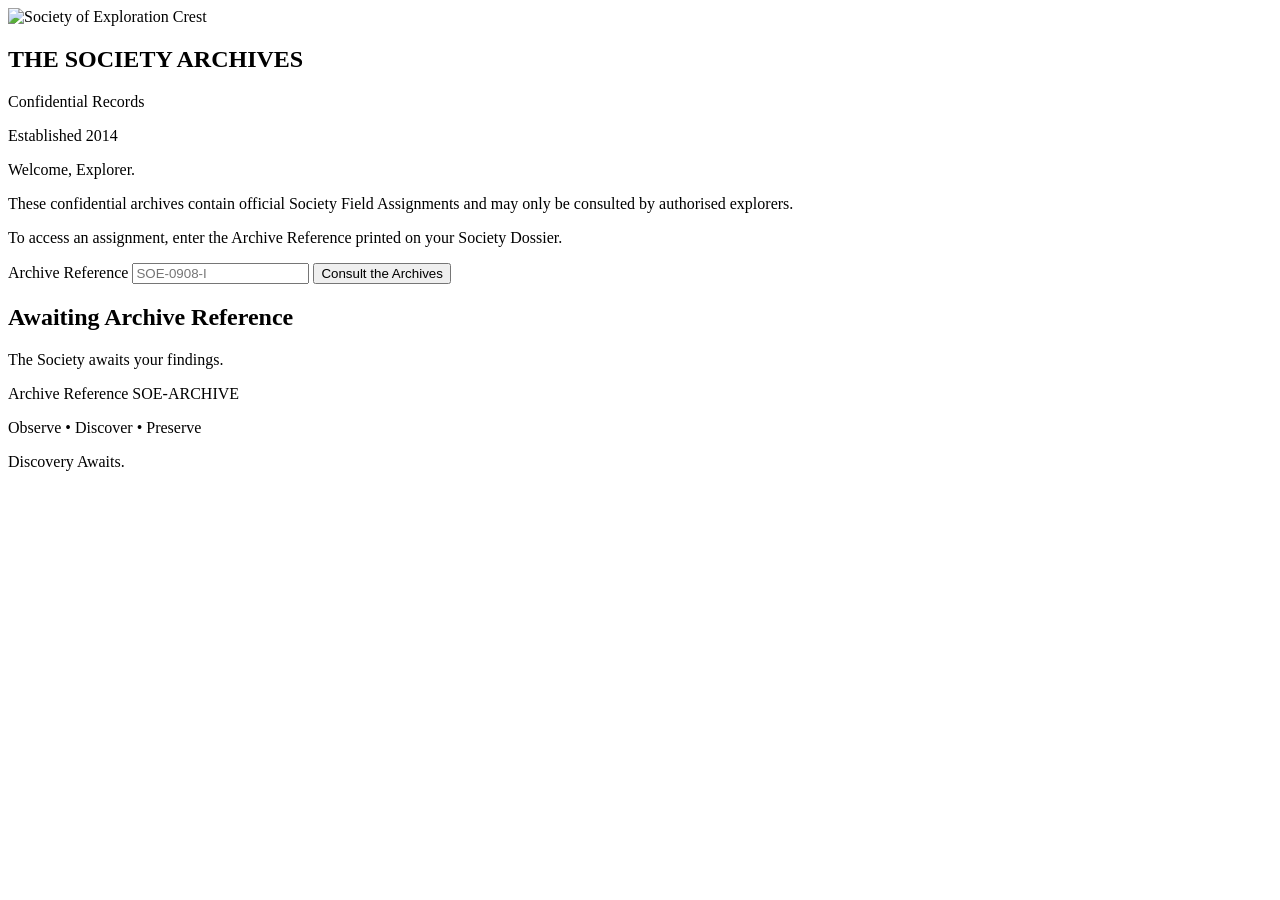
==== archive.html @ c01d7be0 "Create archive.html" ====
<!DOCTYPE html>
<html lang="en">

<head>

    <meta charset="UTF-8">
    <meta name="viewport" content="width=device-width, initial-scale=1.0">

    <title>Society Archive</title>

    <link rel="preconnect" href="https://fonts.googleapis.com">
    <link rel="preconnect" href="https://fonts.gstatic.com" crossorigin>

    <link href="https://fonts.googleapis.com/css2?family=Libre+Baskerville:wght@400;700&display=swap" rel="stylesheet">

    <link rel="stylesheet" href="assets/css/style.css">

    <script defer src="assets/js/script.js"></script>

</head>

<body>

<div class="background-overlay"></div>

<main class="landing-page">

<section class="hero">

<img
src="assets/images/society-crest.png"
alt="Society of Exploration Crest"
class="crest">

<h1>THE SOCIETY ARCHIVES</h1>

<p class="established">
Confidential Records
</p>

<p class="motto">
Established 2014
</p>

<div class="divider"></div>

<div class="welcome">

<p>
Welcome, Explorer.
</p>

<p>
These confidential archives contain official Society Field Assignments and may only be consulted by authorised explorers.
</p>

<p>
To access an assignment, enter the Archive Reference printed on your Society Dossier.
</p>

</div>

<div class="divider"></div>

<form id="archive-form">

<label for="archiveRef">

Archive Reference

</label>

<input
type="text"
id="archiveRef"
name="archiveRef"
placeholder="SOE-0908-I"
autocomplete="off">

<button
type="submit"
class="archive-button">

Consult the Archives

</button>

</form>

<div class="divider"></div>

<section id="archive-status">

<h2>

Awaiting Archive Reference

</h2>

<p>

The Society awaits your findings.

</p>

</section>

</section>

</main>

<footer>

<p>

Archive Reference

SOE-ARCHIVE

</p>

<p>

Observe • Discover • Preserve

</p>

<p class="footer-signoff">

Discovery Awaits.

</p>

</footer>

</body>

</html>
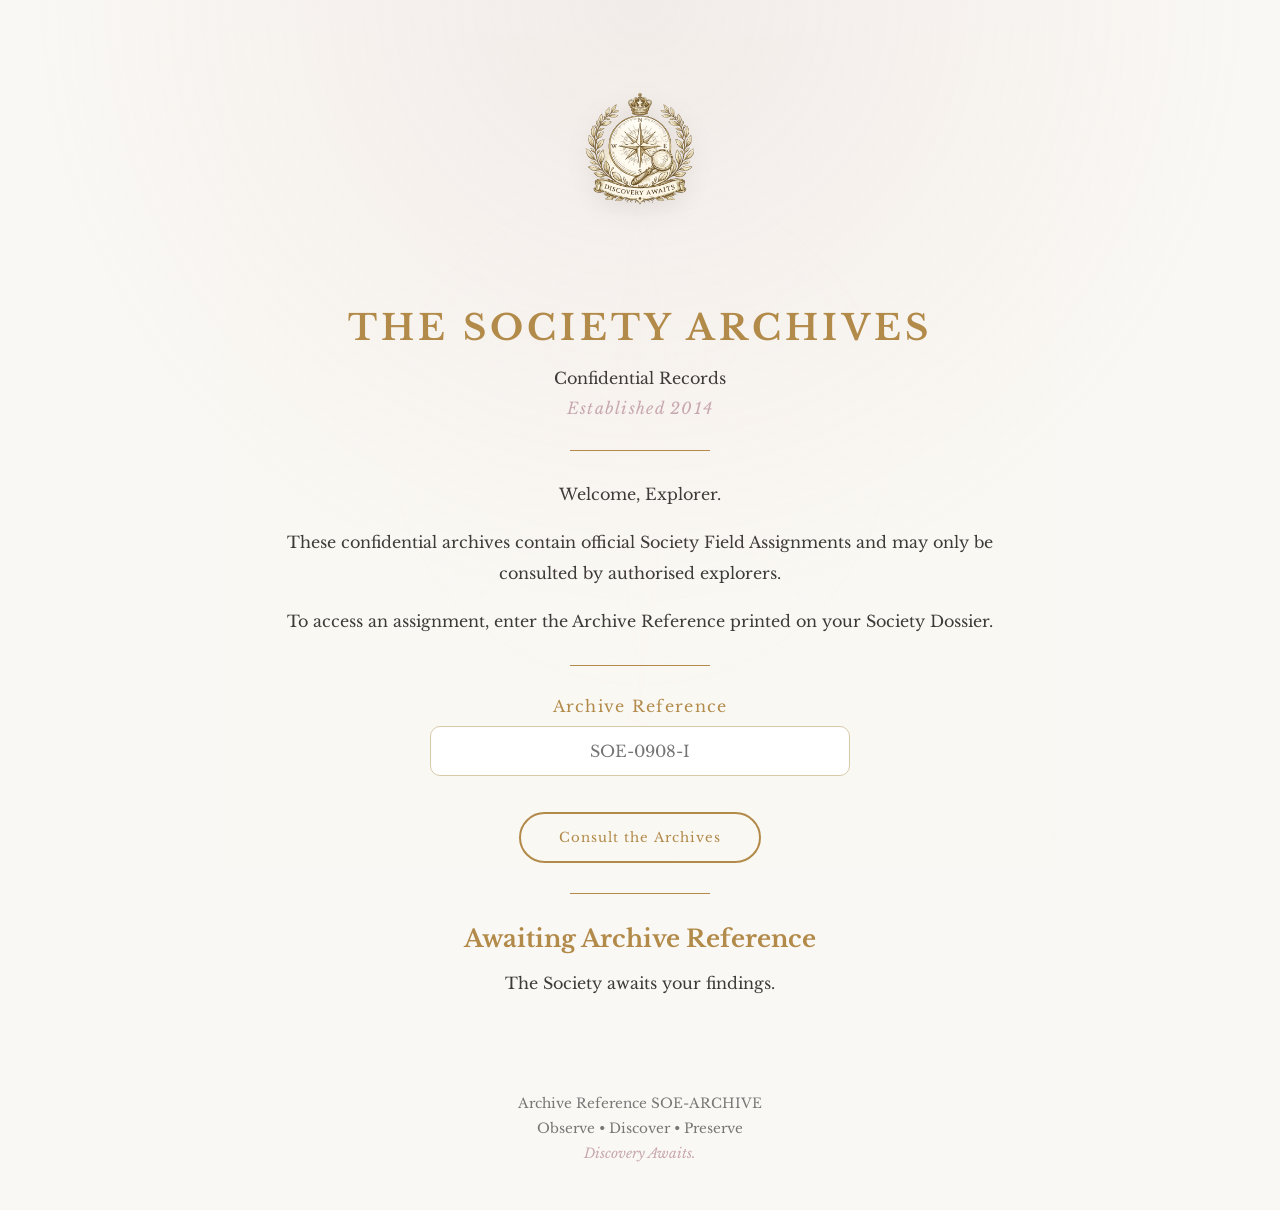
==== commit bfc12c9a: "Update archive.html" ====
--- a/archive.html
+++ b/archive.html
@@ -15,7 +15,7 @@
 
     <link rel="stylesheet" href="assets/css/style.css">
 
-    <script defer src="assets/js/script.js"></script>
+    <script defer src="assets/js/Script.js"></script>
 
 </head>
 
--- a/assets/css/style.css
+++ b/assets/css/style.css
@@ -0,0 +1,252 @@
+/* =====================================================
+   Society of Exploration
+   Website v1.0.0
+   style.css
+===================================================== */
+
+:root {
+    --ivory: #FAF8F4;
+    --gold: #B28A4A;
+    --blush: #C8A8AF;
+    --charcoal: #3D3A37;
+    --sage: #8A9B8C;
+    --border: #D9C9A8;
+}
+
+* {
+    margin: 0;
+    padding: 0;
+    box-sizing: border-box;
+}
+
+html {
+    scroll-behavior: smooth;
+}
+
+body {
+    font-family: "Libre Baskerville", serif;
+    background: var(--ivory);
+    color: var(--charcoal);
+    min-height: 100vh;
+    display: flex;
+    flex-direction: column;
+    position: relative;
+    overflow-x: hidden;
+}
+
+/* Background */
+
+.background-overlay {
+    position: fixed;
+    inset: 0;
+    background: radial-gradient(
+        circle at top,
+        rgba(200,168,175,.15),
+        transparent 55%
+    );
+    z-index: -2;
+}
+
+body::before {
+    content: "";
+    position: fixed;
+    inset: 0;
+    background-image: url("../images/compass-watermark.PNG");
+    background-repeat: no-repeat;
+    background-position: center;
+    background-size: 65%;
+    opacity: .04;
+    z-index: -1;
+    pointer-events: none;
+}
+
+/* Layout */
+
+.landing-page {
+    flex: 1;
+    display: flex;
+    justify-content: center;
+    align-items: center;
+    padding: 60px 24px;
+}
+
+.hero {
+    max-width: 720px;
+    text-align: center;
+    animation: fadeIn 1.2s ease;
+}
+
+.crest {
+    width: 140px;
+    max-width: 40vw;
+    margin-bottom: 32px;
+    filter: drop-shadow(0 6px 12px rgba(0,0,0,.08));
+}
+
+h1 {
+    color: var(--gold);
+    font-size: 2.2rem;
+    line-height: 1.25;
+    letter-spacing: .12em;
+    margin-bottom: 18px;
+}
+
+.established {
+    color: var(--charcoal);
+    font-size: 1rem;
+    margin-bottom: 10px;
+}
+
+.motto {
+    color: var(--blush);
+    font-style: italic;
+    letter-spacing: .08em;
+    margin-bottom: 32px;
+}
+
+.divider {
+    width: 140px;
+    height: 1px;
+    background: var(--gold);
+    margin: 28px auto;
+}
+
+.welcome p {
+    margin-bottom: 18px;
+    line-height: 1.9;
+    font-size: 1rem;
+}
+
+.signature {
+    color: var(--blush);
+    font-size: 1.1rem;
+}
+
+/* Button */
+
+.archive-button {
+    display: inline-block;
+    margin-top: 16px;
+    padding: 15px 38px;
+    border: 2px solid var(--gold);
+    border-radius: 999px;
+    color: var(--gold);
+    text-decoration: none;
+    letter-spacing: .08em;
+    transition: .3s ease;
+    background: transparent;
+    font-family: inherit;
+    cursor: pointer;
+}
+
+.archive-button:hover {
+    background: var(--gold);
+    color: white;
+    transform: translateY(-2px);
+    box-shadow: 0 10px 24px rgba(0,0,0,.12);
+}
+
+/* Form */
+
+form {
+    margin: 30px auto;
+    max-width: 420px;
+}
+
+label {
+    display: block;
+    margin-bottom: 10px;
+    color: var(--gold);
+    letter-spacing: .08em;
+}
+
+input[type="text"] {
+    width: 100%;
+    padding: 14px 18px;
+    border: 1px solid var(--border);
+    border-radius: 10px;
+    font-family: inherit;
+    font-size: 1rem;
+    text-align: center;
+    margin-bottom: 20px;
+}
+
+/* Archive Status */
+
+#archive-status {
+    margin-top: 30px;
+}
+
+#archive-status h2 {
+    color: var(--gold);
+    margin-bottom: 16px;
+}
+
+#archive-status p {
+    line-height: 1.8;
+}
+
+/* Footer */
+
+footer {
+    text-align: center;
+    padding: 30px 20px 40px;
+    font-size: .85rem;
+    color: #777;
+}
+
+footer p {
+    margin: 8px 0;
+}
+
+.footer-signoff {
+    color: var(--blush);
+    font-style: italic;
+}
+
+.hidden-message {
+    margin-top: 22px;
+    font-size: .72rem;
+    opacity: .55;
+    font-style: italic;
+}
+
+/* Animation */
+
+@keyframes fadeIn {
+
+    from {
+        opacity: 0;
+        transform: translateY(18px);
+    }
+
+    to {
+        opacity: 1;
+        transform: translateY(0);
+    }
+
+}
+
+/* Responsive */
+
+@media (max-width: 768px) {
+
+    h1 {
+        font-size: 1.6rem;
+    }
+
+    .crest {
+        width: 110px;
+    }
+
+    .welcome p {
+        font-size: .95rem;
+        line-height: 1.8;
+    }
+
+    .archive-button {
+        width: 100%;
+        max-width: 320px;
+    }
+
+}
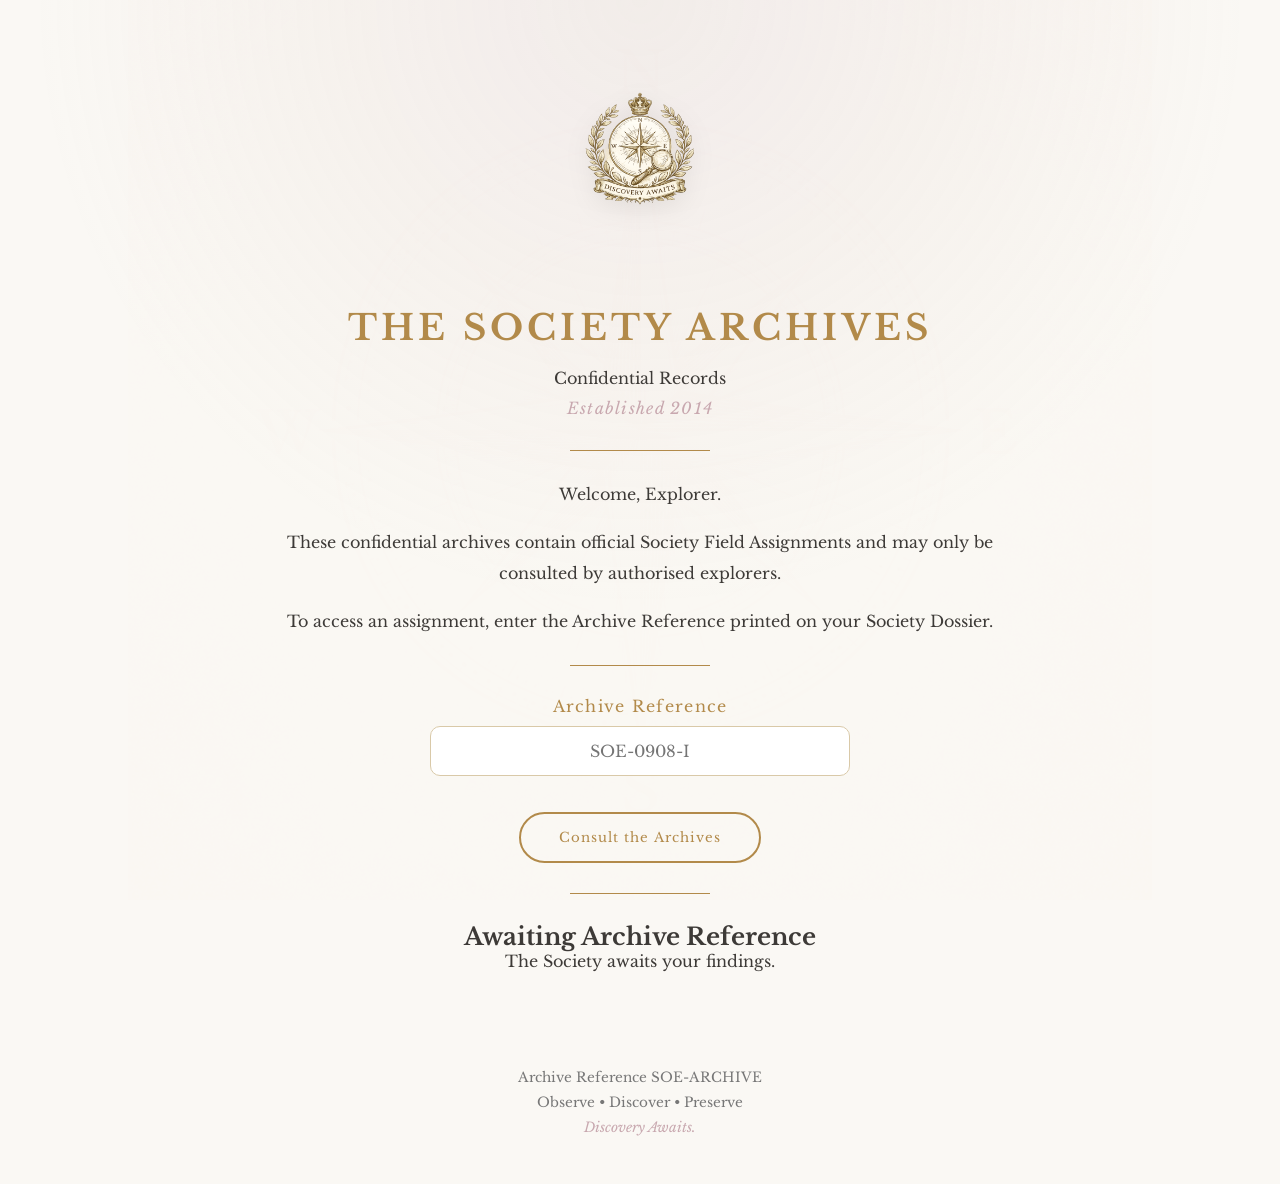
==== commit a35714a8: "Update archive.html" ====
--- a/archive.html
+++ b/archive.html
@@ -61,34 +61,36 @@
 </div>
 
 <div class="divider"></div>
-
-<form id="archive-form">
-
-<label for="archiveRef">
-
-Archive Reference
-
-</label>
-
-<input
-type="text"
-id="archiveRef"
-name="archiveRef"
-placeholder="SOE-0908-I"
-autocomplete="off">
-
-<button
-type="submit"
-class="archive-button">
-
-Consult the Archives
-
-</button>
-
-</form>
+<div id="archive-form-container">
+    
+    <form id="archive-form">
+    
+    <label for="archiveRef">
+    
+    Archive Reference
+    
+    </label>
+    
+    <input
+    type="text"
+    id="archiveRef"
+    name="archiveRef"
+    placeholder="SOE-0908-I"
+    autocomplete="off">
+    
+    <button
+    type="submit"
+    class="archive-button">
+    
+    Consult the Archives
+    
+    </button>
+    
+    </form>
+</div>
 
 <div class="divider"></div>
-
+<div id="archive-status></div>
 <section id="archive-status">
 
 <h2>
--- a/assets/css/style.css
+++ b/assets/css/style.css
@@ -54,8 +54,8 @@
     background-image: url("../images/compass-watermark.PNG");
     background-repeat: no-repeat;
     background-position: center;
-    background-size: 65%;
-    opacity: .04;
+    background-size: 80%;
+    opacity: .05;
     z-index: -1;
     pointer-events: none;
 }
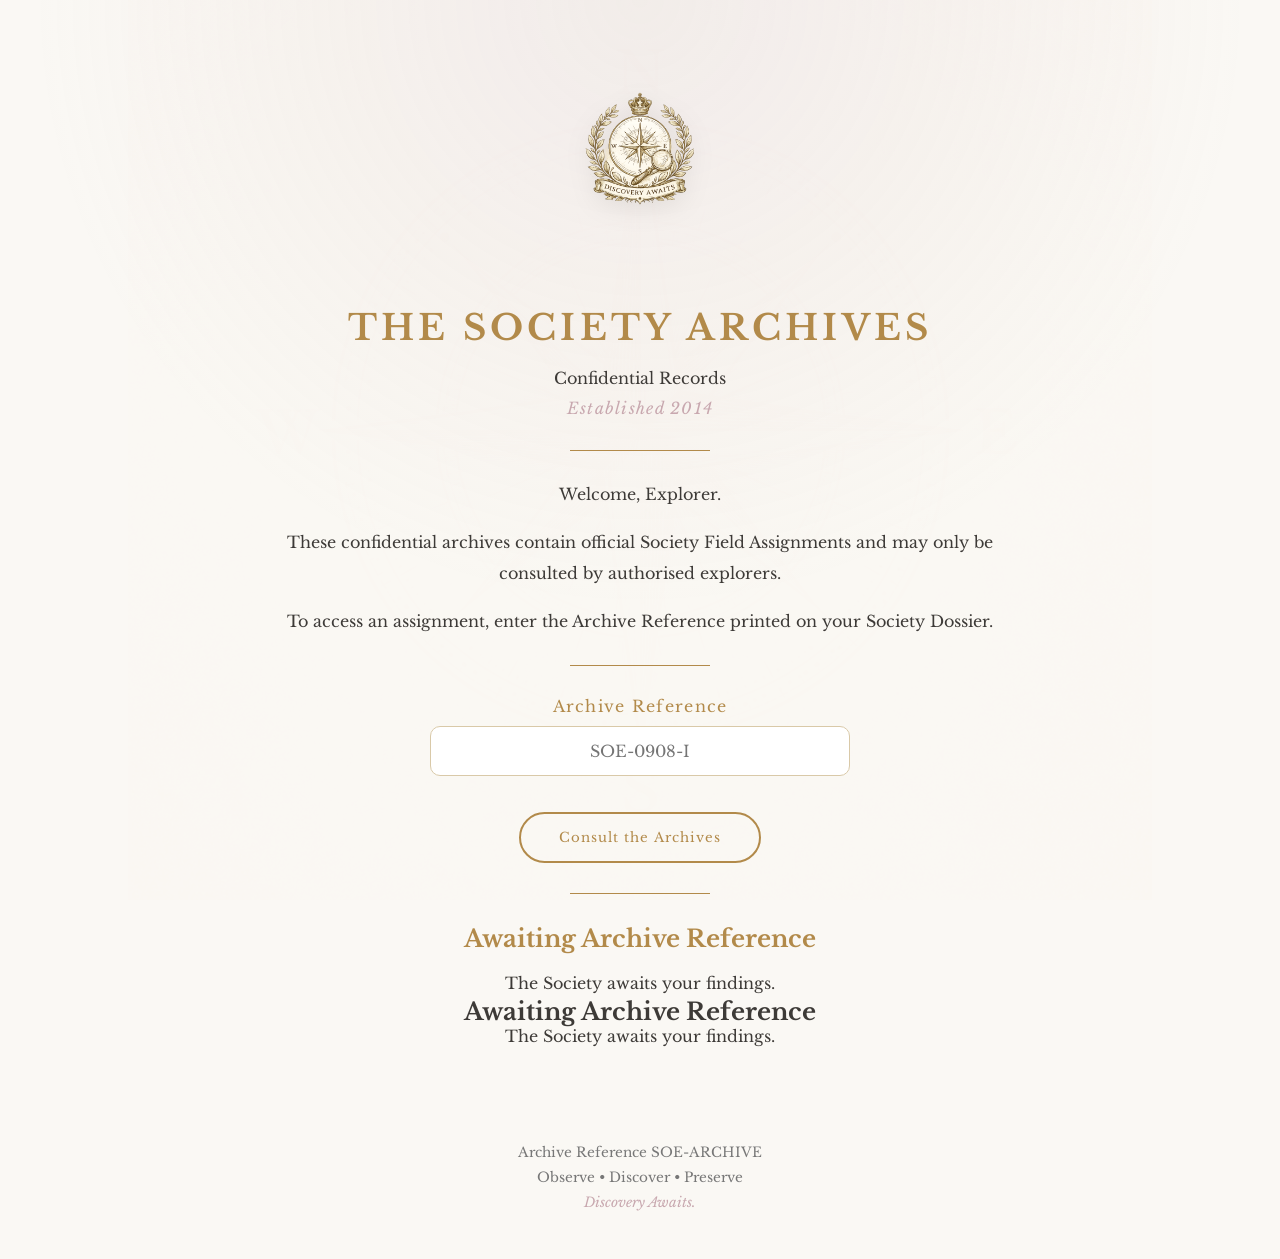
==== commit 0464f94f: "Update archive.html" ====
--- a/archive.html
+++ b/archive.html
@@ -90,8 +90,12 @@
 </div>
 
 <div class="divider"></div>
-<div id="archive-status></div>
+
 <section id="archive-status">
+    <h2>Awaiting Archive Reference</h2>
+    <p>The Society awaits your findings.</p>
+</section>
+
 
 <h2>
 
--- a/assets/css/style.css
+++ b/assets/css/style.css
@@ -32,6 +32,26 @@
     flex-direction: column;
     position: relative;
     overflow-x: hidden;
+}
+
+.classification-banner {
+
+    display: inline-block;
+
+    padding: 6px 18px;
+
+    border: 1px solid var(--gold);
+
+    color: var(--gold);
+
+    letter-spacing: 0.15em;
+
+    font-size: 0.8rem;
+
+    margin-bottom: 24px;
+
+    text-transform: uppercase;
+
 }
 
 /* Background */
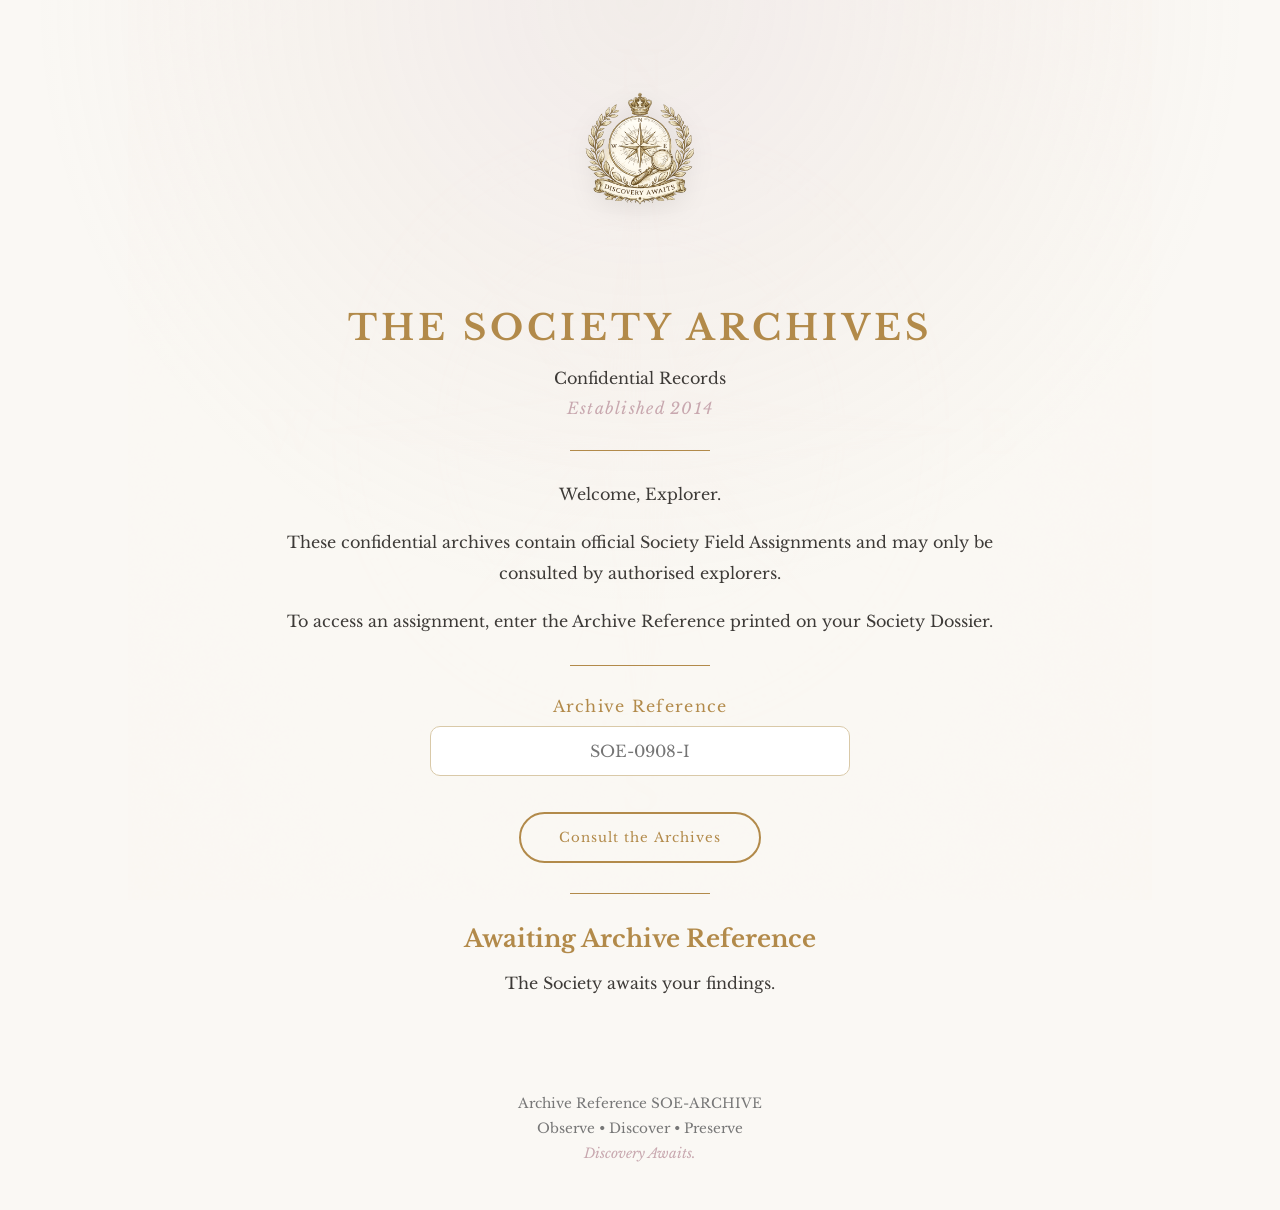
==== commit eaa240ad: "Update archive.html" ====
--- a/archive.html
+++ b/archive.html
@@ -96,21 +96,6 @@
     <p>The Society awaits your findings.</p>
 </section>
 
-
-<h2>
-
-Awaiting Archive Reference
-
-</h2>
-
-<p>
-
-The Society awaits your findings.
-
-</p>
-
-</section>
-
 </section>
 
 </main>
